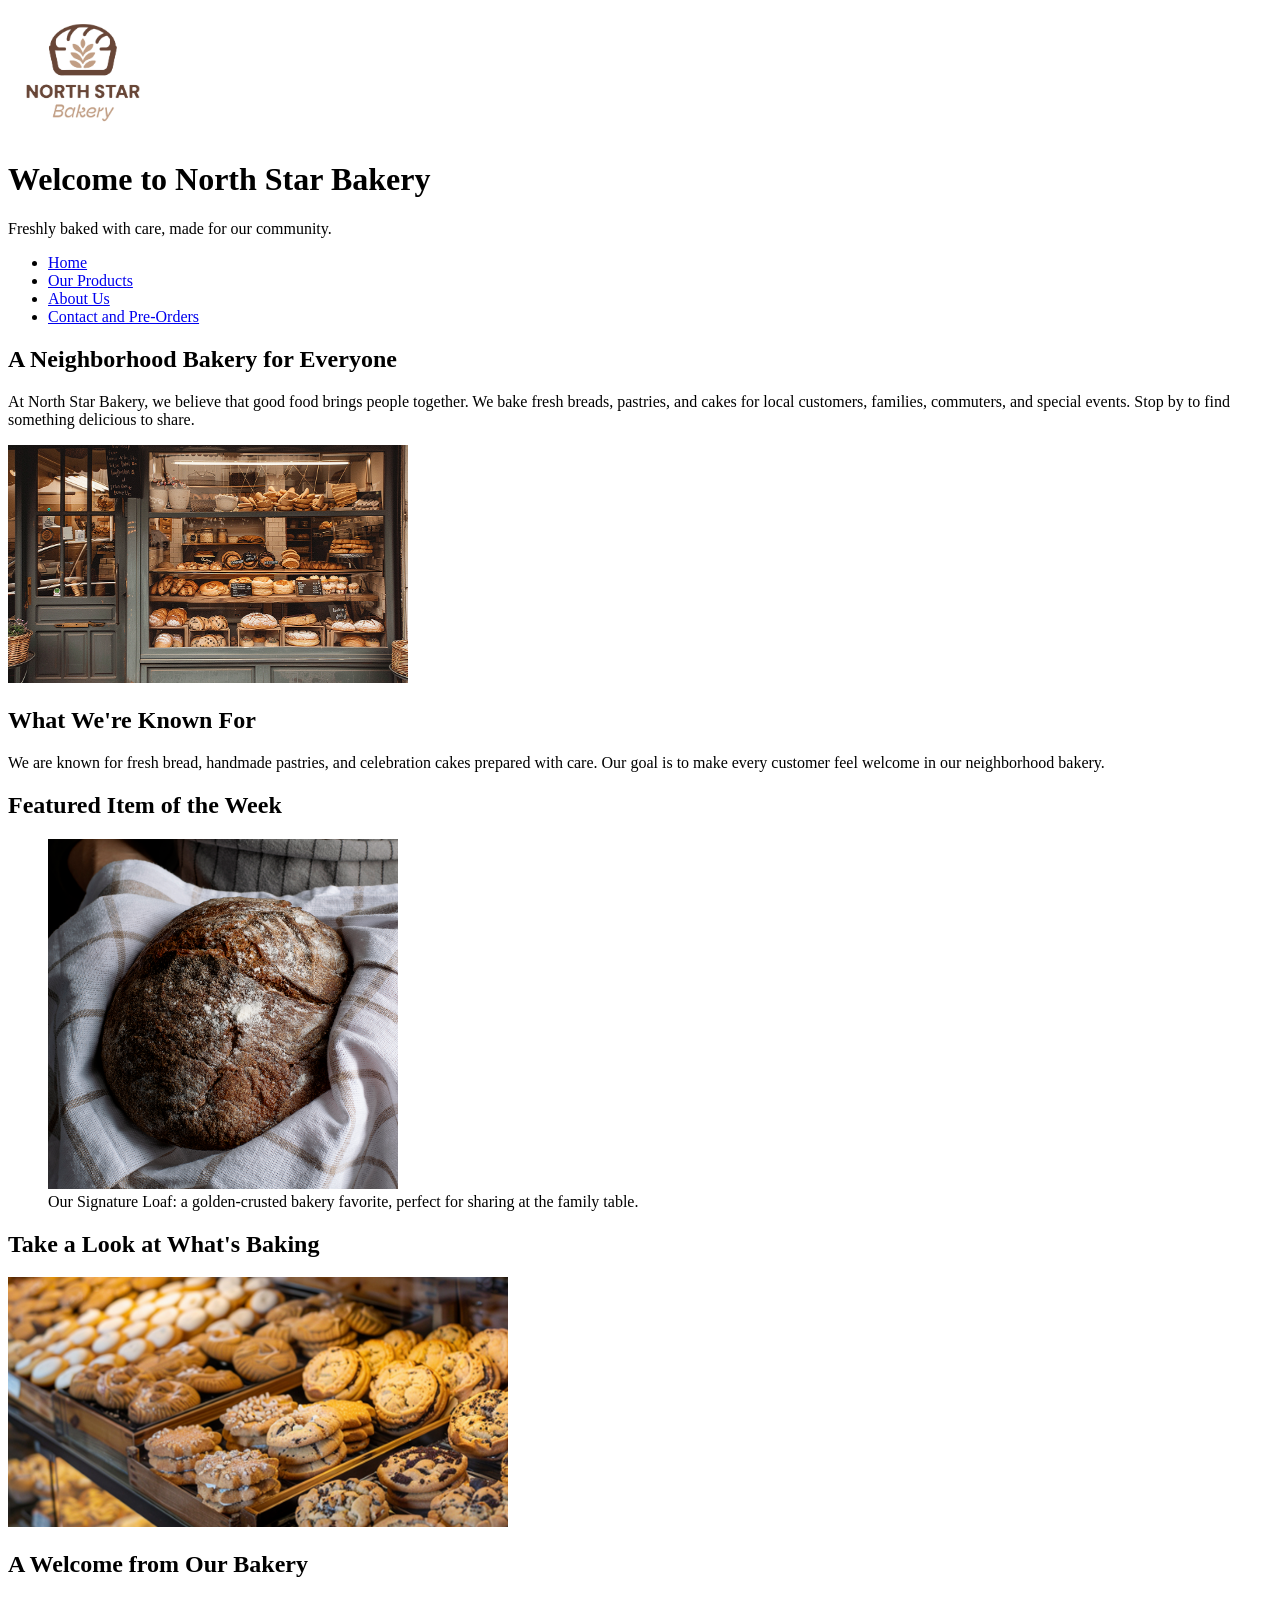
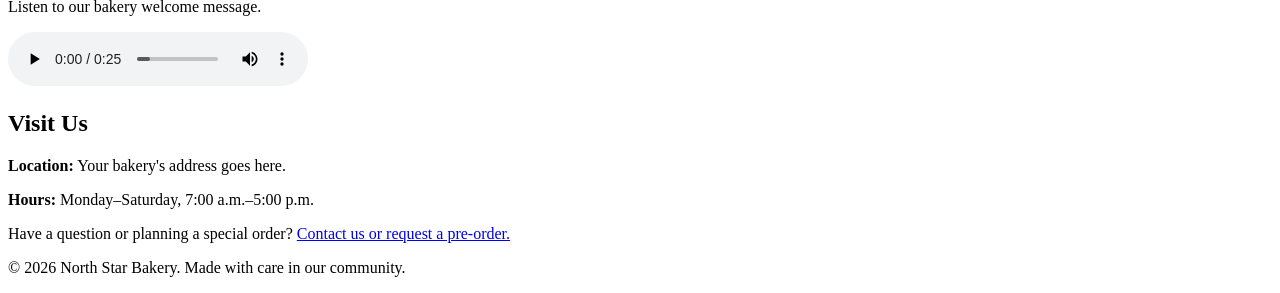
==== index.html @ 3c85392b "Create four North Star Bakery website pages" ====
<!DOCTYPE html>
<html lang="en">
<head>
    <meta charset="UTF-8">
    <meta name="viewport" content="width=device-width, initial-scale=1.0">
    <title>North Star Bakery | Home</title>
</head>
<body>
    <header>
        <img src="Bakery_c/bakery-logo_c.png" alt="North Star Bakery logo" width="150">
        <h1>Welcome to North Star Bakery</h1>
        <p>Freshly baked with care, made for our community.</p>

        <nav>
            <ul>
                <li><a href="index.html">Home</a></li>
                <li><a href="products.html">Our Products</a></li>
                <li><a href="about.html">About Us</a></li>
                <li><a href="contact.html">Contact and Pre-Orders</a></li>
            </ul>
        </nav>
    </header>

    <main>
        <section>
            <h2>A Neighborhood Bakery for Everyone</h2>
            <p>
                At North Star Bakery, we believe that good food brings
                people together. We bake fresh breads, pastries, and cakes
                for local customers, families, commuters, and special events.
                Stop by to find something delicious to share.
            </p>
            <img src="Bakery_c/bakery-storefront_c.png"
                 alt="The storefront of North Star Bakery"
                 width="400">
        </section>

        <section>
            <h2>What We're Known For</h2>
            <p>
                We are known for fresh bread, handmade pastries, and
                celebration cakes prepared with care. Our goal is to make
                every customer feel welcome in our neighborhood bakery.
            </p>
        </section>

        <section>
            <h2>Featured Item of the Week</h2>
            <figure>
                <img src="Bakery_c/bakery-signature-loaf_c.png"
                     alt="Freshly baked Signature Loaf with a golden crust"
                     width="350">
                <figcaption>
                    Our Signature Loaf: a golden-crusted bakery favorite,
                    perfect for sharing at the family table.
                </figcaption>
            </figure>
        </section>

        <section>
            <h2>Take a Look at What's Baking</h2>
            <picture>
                <source media="(max-width: 600px)"
                        srcset="Bakery_c/bakery-feature-small_c.png">
                <source media="(min-width: 601px)"
                        srcset="Bakery_c/bakery-feature-large_c.png">
                <img src="Bakery_c/bakery-feature-large_c.png"
                     alt="Featured baked goods prepared at North Star Bakery"
                     width="500">
            </picture>
        </section>

        <section>
            <h2>A Welcome from Our Bakery</h2>
            <p>Listen to our bakery welcome message.</p>
            <audio controls>
                <source src="Bakery_c/bakery-welcome_c.mp3" type="audio/mpeg">
                Your browser does not support audio playback.
                Please visit North Star Bakery to learn more about us.
            </audio>
        </section>

        <section>
            <h2>Visit Us</h2>
            <p><strong>Location:</strong> Your bakery's address goes here.</p>
            <p><strong>Hours:</strong> Monday–Saturday, 7:00 a.m.–5:00 p.m.</p>
            <p>
                Have a question or planning a special order?
                <a href="contact.html">Contact us or request a pre-order.</a>
            </p>
        </section>
    </main>

    <footer>
        <p>&copy; 2026 North Star Bakery. Made with care in our community.</p>
    </footer>
</body>
</html>
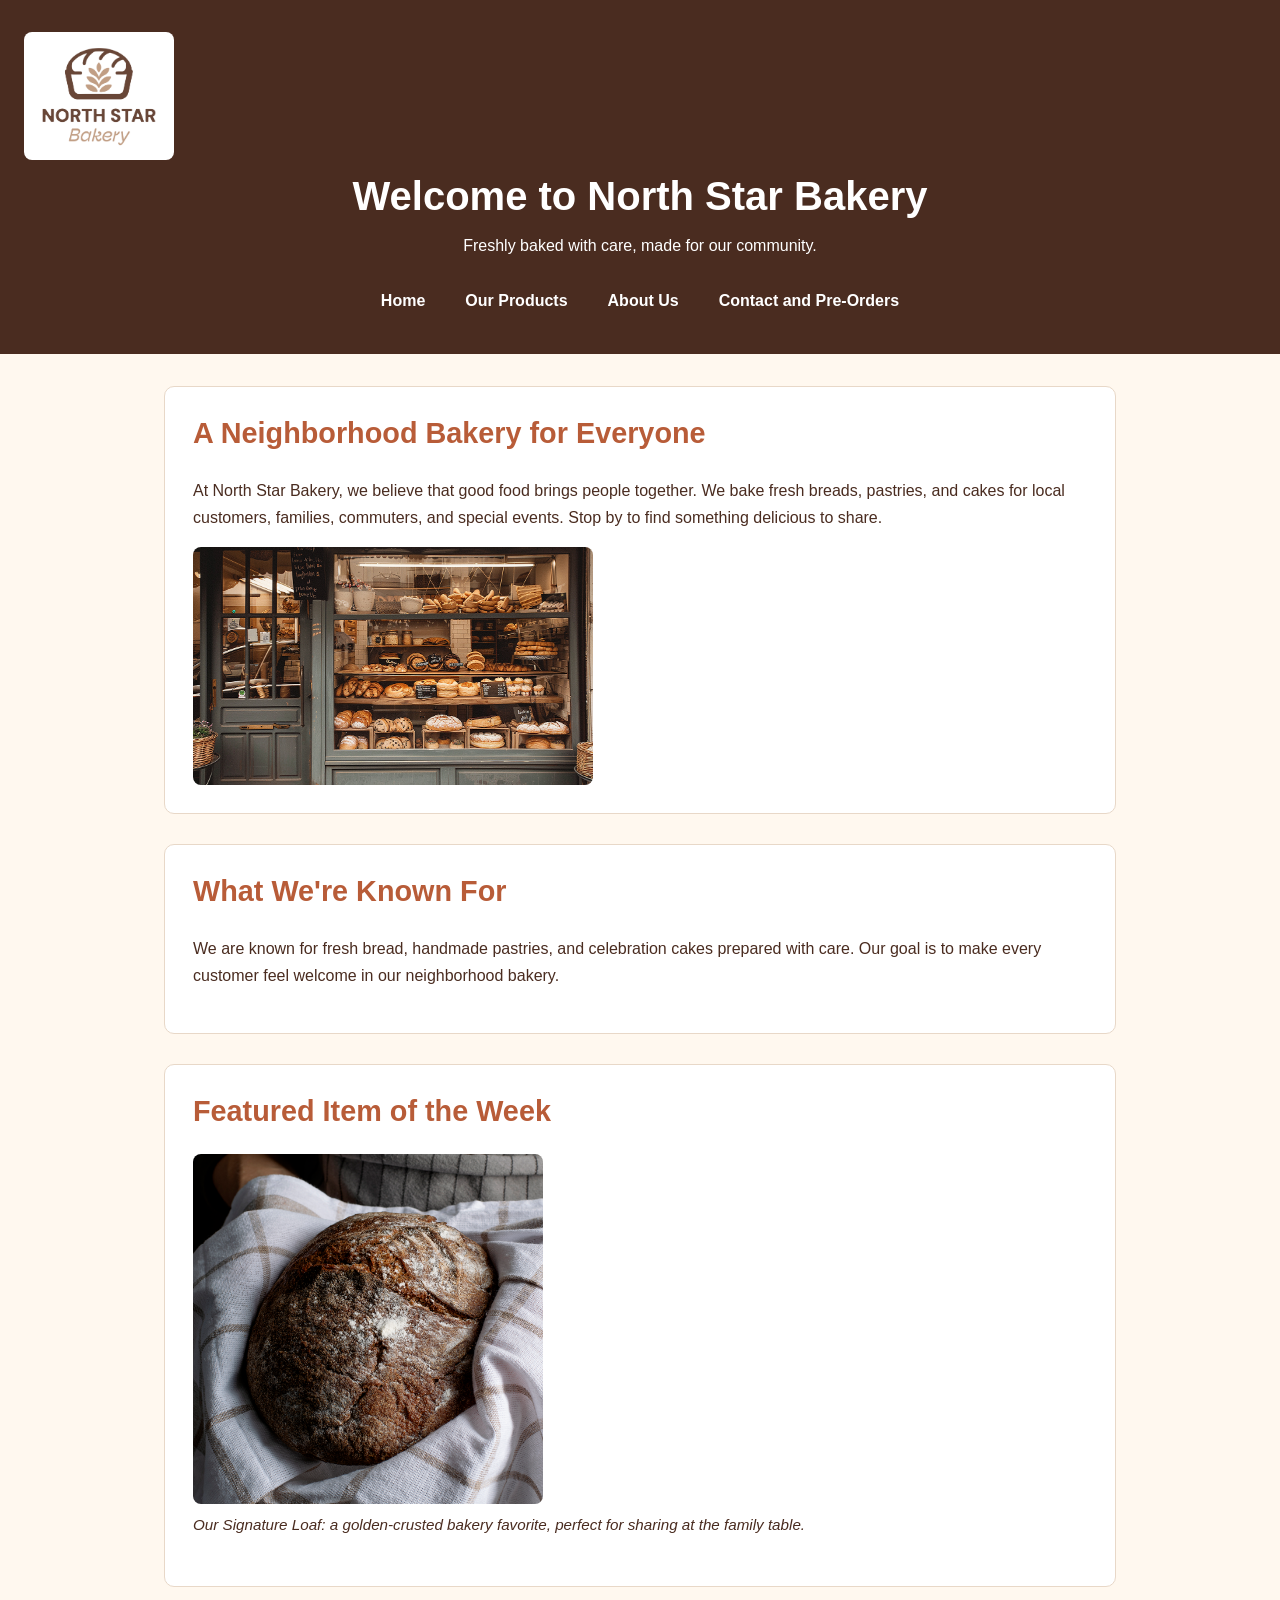
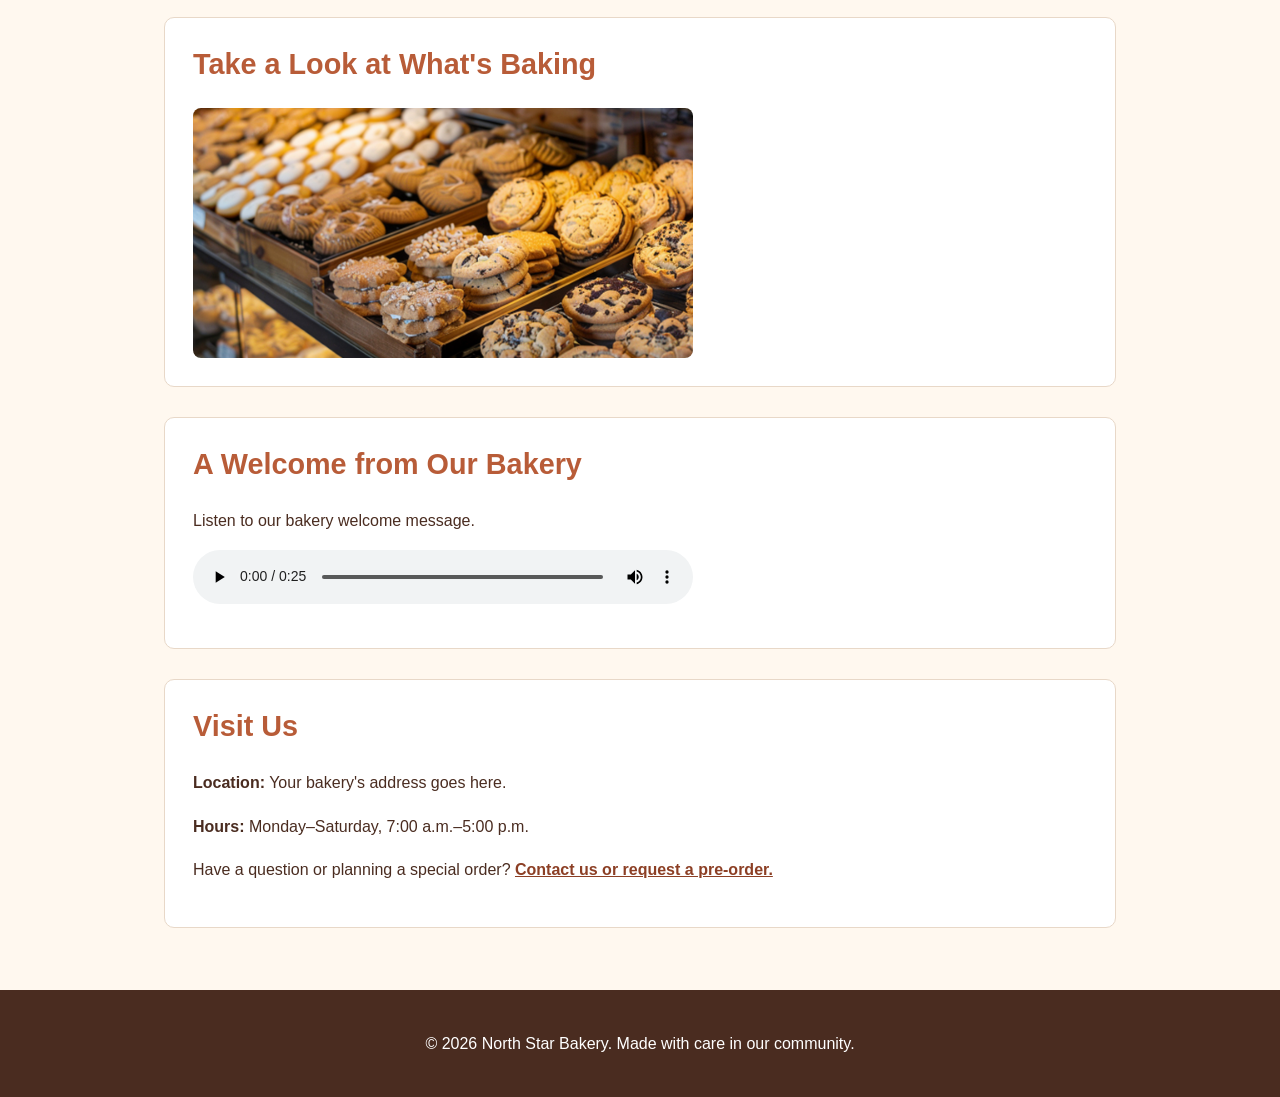
==== commit d0f4de57: "Add responsive styling to North Star Bakery website" ====
--- a/index.html
+++ b/index.html
@@ -5,6 +5,7 @@
     <meta charset="UTF-8">
     <meta name="viewport" content="width=device-width, initial-scale=1.0">
     <title>North Star Bakery | Home</title>
+    <link rel="stylesheet" href="style.css">
 </head>
 <body>
     <header>
--- a/style.css
+++ b/style.css
@@ -0,0 +1,251 @@
+
+/* North Star Bakery - Website Styles */
+
+/* Color palette:
+   Cream: #FFF8EF
+   Dark brown: #4A2C20
+   Warm terracotta: #B85C38
+   White: #FFFFFF
+*/
+
+* {
+    box-sizing: border-box;
+}
+
+html {
+    scroll-behavior: smooth;
+}
+
+body {
+    margin: 0;
+    font-family: Arial, sans-serif;
+    font-size: 16px;
+    line-height: 1.7;
+    color: #4A2C20;
+    background-color: #FFF8EF;
+}
+
+header {
+    background-color: #4A2C20;
+    color: #FFFFFF;
+    text-align: center;
+    padding: 24px 16px;
+}
+
+header img {
+    max-width: 150px;
+    height: auto;
+}
+
+header h1 {
+    margin: 12px 0;
+    font-size: 2rem;
+    line-height: 1.2;
+}
+
+header p {
+    margin: 8px 0 20px;
+}
+
+nav ul {
+    display: flex;
+    flex-direction: column;
+    align-items: center;
+    gap: 8px;
+    list-style: none;
+    padding: 0;
+    margin: 20px 0 0;
+}
+
+nav a {
+    display: block;
+    color: #FFFFFF;
+    text-decoration: none;
+    font-weight: bold;
+    padding: 8px 14px;
+    border-radius: 6px;
+}
+
+nav a:hover,
+nav a:focus {
+    background-color: #B85C38;
+    text-decoration: underline;
+}
+
+main {
+    width: 100%;
+    max-width: 1000px;
+    margin: 0 auto;
+    padding: 20px 16px;
+}
+
+section {
+    background-color: #FFFFFF;
+    padding: 20px;
+    margin: 0 0 24px;
+    border-radius: 10px;
+    border: 1px solid #E8D8C8;
+}
+
+h2 {
+    color: #B85C38;
+    font-size: 1.6rem;
+    line-height: 1.3;
+    margin-top: 0;
+}
+
+h3 {
+    color: #4A2C20;
+}
+
+img {
+    display: block;
+    max-width: 100%;
+    height: auto;
+    border-radius: 8px;
+}
+
+figure {
+    margin: 20px 0;
+}
+
+figcaption {
+    margin-top: 8px;
+    font-size: 0.95rem;
+    font-style: italic;
+}
+
+a {
+    color: #8C3F25;
+}
+
+main a {
+    font-weight: bold;
+}
+
+main a:hover,
+main a:focus {
+    color: #4A2C20;
+}
+
+audio {
+    display: block;
+    width: 100%;
+    max-width: 500px;
+    margin: 16px 0;
+}
+
+form {
+    width: 100%;
+}
+
+fieldset {
+    border: 1px solid #D7BBA5;
+    border-radius: 8px;
+    padding: 16px;
+    margin: 0 0 20px;
+}
+
+legend {
+    font-weight: bold;
+    color: #4A2C20;
+    padding: 0 8px;
+}
+
+label {
+    display: block;
+    font-weight: bold;
+    margin-bottom: 6px;
+}
+
+input,
+select,
+textarea {
+    width: 100%;
+    max-width: 100%;
+    padding: 10px;
+    border: 1px solid #B9A394;
+    border-radius: 5px;
+    font: inherit;
+    color: #4A2C20;
+    background-color: #FFFFFF;
+}
+
+textarea {
+    resize: vertical;
+}
+
+input:focus,
+select:focus,
+textarea:focus,
+button:focus,
+a:focus {
+    outline: 3px solid #B85C38;
+    outline-offset: 3px;
+}
+
+button {
+    background-color: #B85C38;
+    color: #FFFFFF;
+    border: none;
+    border-radius: 6px;
+    padding: 12px 20px;
+    font: inherit;
+    font-weight: bold;
+    cursor: pointer;
+}
+
+button:hover {
+    background-color: #4A2C20;
+}
+
+footer {
+    background-color: #4A2C20;
+    color: #FFFFFF;
+    text-align: center;
+    padding: 24px 16px;
+}
+
+footer a {
+    color: #FFFFFF;
+}
+
+footer a:hover,
+footer a:focus {
+    color: #FFF8EF;
+}
+
+/* Larger screens */
+@media (min-width: 700px) {
+    header {
+        padding: 32px 24px;
+    }
+
+    header h1 {
+        font-size: 2.5rem;
+    }
+
+    nav ul {
+        flex-direction: row;
+        justify-content: center;
+        flex-wrap: wrap;
+        gap: 12px;
+    }
+
+    main {
+        padding: 32px 24px;
+    }
+
+    section {
+        padding: 28px;
+        margin-bottom: 30px;
+    }
+
+    h2 {
+        font-size: 1.8rem;
+    }
+
+    fieldset {
+        padding: 24px;
+    }
+}
